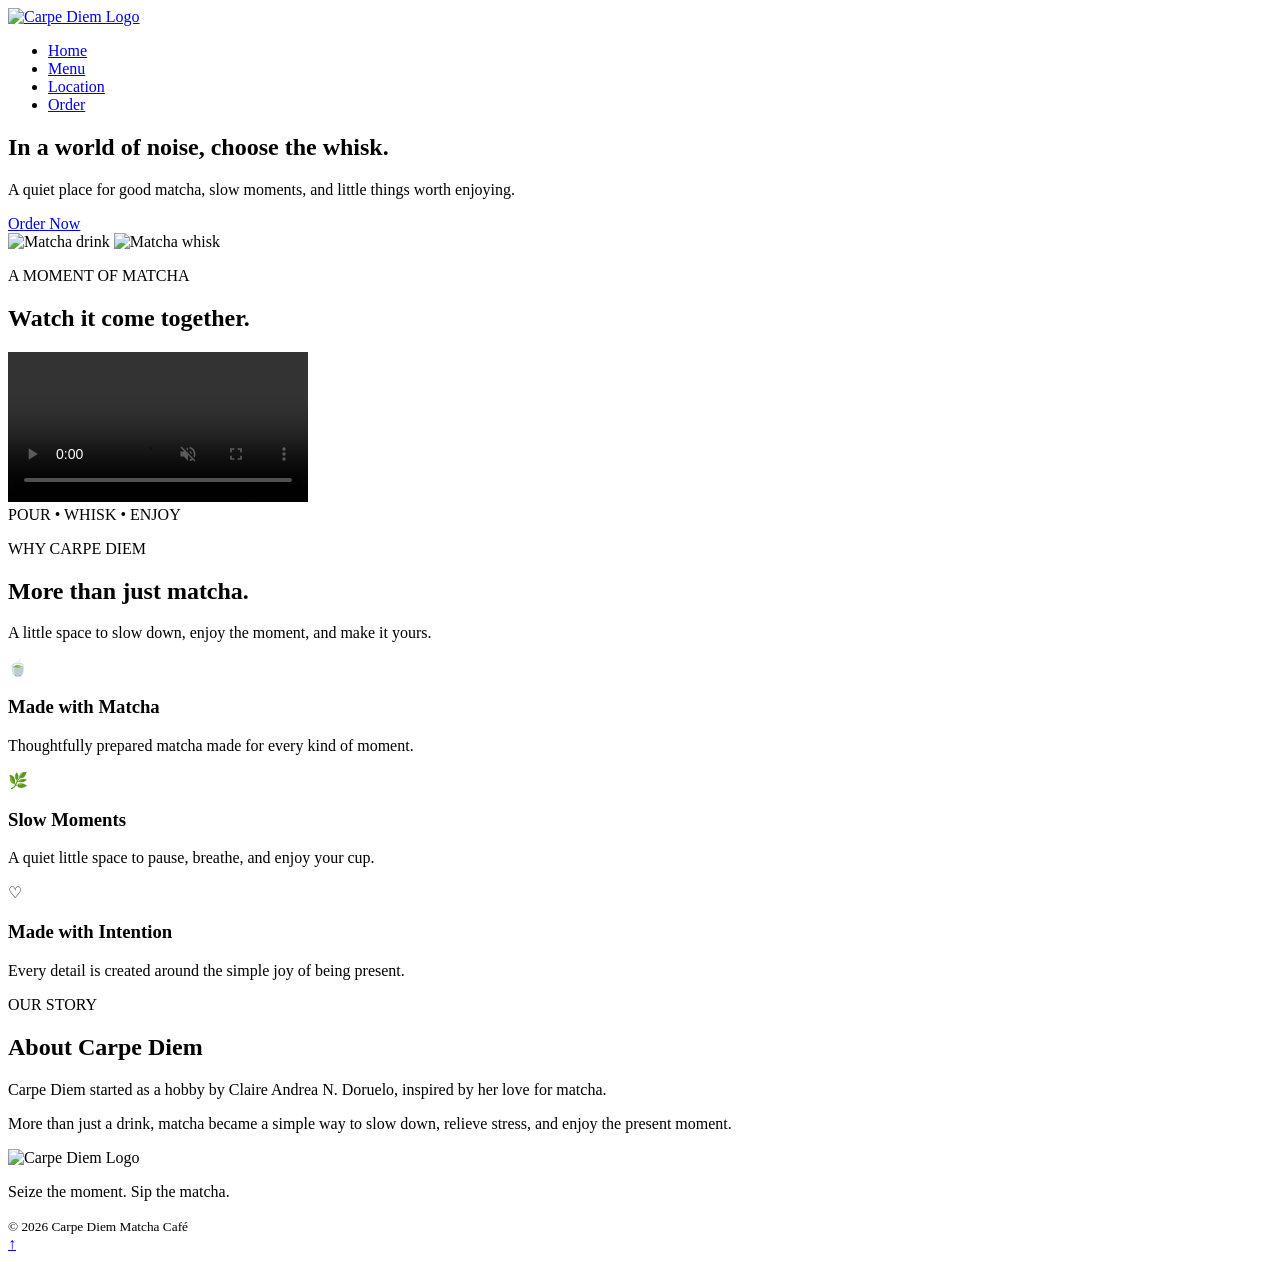
==== index.html @ 2f5c483b "Add files via upload" ====
<!DOCTYPE html>
<html lang="en">

<head>

    <meta charset="UTF-8">

    <meta
        name="viewport"
        content="width=device-width, initial-scale=1.0"
    >

    <title>Carpe Diem</title>

    <link
        rel="stylesheet"
        href="style.css"
    >

</head>


<body>


<nav>

    <a href="index.html">

        <img
            src="PHOTOS\LOGO.PNG"
            class="log"
            alt="Carpe Diem Logo"
        >

    </a>


    <ul>

        <li>
            <a href="index.html">
                Home
            </a>
        </li>

        <li>
            <a href="menu.html">
                Menu
            </a>
        </li>

        <li>
            <a href="location.html">
                Location
            </a>
        </li>

        <li>
            <a href="order.html">
                Order
            </a>
        </li>


    </ul>

</nav>



<section
    class="hero"
    id="home"
>

    <div class="hero-content">


        <div class="hero-text">


            <h1>
                In a world of noise,
                <span>
                    choose the whisk.
                </span>
            </h1>

            <p class="hero-description">
                A quiet place for good matcha,
                slow moments, and little things
                worth enjoying.
            </p>

            <a
                href="order.html"
                class="main-button"
            >
                Order Now
            </a>

        </div>


        <div class="hero-images">

            <img
                src="PHOTOS\DRINK.PNG"
                class="whisk-img"
                alt="Matcha drink"
            >

            <img
                src="PHOTOS\WHISK.PNG"
                class="drink-img"
                alt="Matcha whisk"
            >

        </div>


    </div>

</section>



<section class="video-section">

    <div class="video-heading">

        <p class="eyebrow">
            A MOMENT OF MATCHA
        </p>

        <h2>
            Watch it come together.
        </h2>

    </div>


    <div class="matcha-video-wrapper">

        <video
            class="matcha-video"
            autoplay
            muted
            loop
            playsinline
            controls
        >

            <source
                src="PHOTOS\MATCHA POUR.mp4"
                type="video/mp4"
            >

            Your browser does not support
            the video tag.

        </video>


        <div class="video-overlay">

            <span>
                POUR • WHISK • ENJOY
            </span>

        </div>

    </div>

</section>



<section class="why-section">

    <div class="section-heading">

        <p class="eyebrow">
            WHY CARPE DIEM
        </p>

        <h2>
            More than just matcha.
        </h2>

        <p>
            A little space to slow down,
            enjoy the moment, and make it yours.
        </p>

    </div>


    <div class="why-grid">


        <article class="why-card">

            <div class="why-icon">
                🍵
            </div>

            <h3>
                Made with Matcha
            </h3>

            <p>
                Thoughtfully prepared matcha
                made for every kind of moment.
            </p>

        </article>


        <article class="why-card">

            <div class="why-icon">
                🌿
            </div>

            <h3>
                Slow Moments
            </h3>

            <p>
                A quiet little space to pause,
                breathe, and enjoy your cup.
            </p>

        </article>


        <article class="why-card">

            <div class="why-icon">
                ♡
            </div>

            <h3>
                Made with Intention
            </h3>

            <p>
                Every detail is created around
                the simple joy of being present.
            </p>

        </article>


    </div>

</section>



<section
    class="about-section"
    id="about-section"
>

    <div class="about-box">

        <p class="eyebrow">
            OUR STORY
        </p>

        <h2>
            About Carpe Diem
        </h2>

        <p>
            Carpe Diem started as a hobby by
            Claire Andrea N. Doruelo, inspired
            by her love for matcha.
        </p>

        <p>
            More than just a drink, matcha became
            a simple way to slow down, relieve
            stress, and enjoy the present moment.
        </p>

    </div>

</section>



<footer>

    <img
        src="PHOTOS\LOGO.PNG"
        alt="Carpe Diem Logo"
    >

    <p>
        Seize the moment. Sip the matcha.
    </p>

    <small>
        © 2026 Carpe Diem Matcha Café
    </small>

</footer>



<a
    href="#home"
    class="back-to-top"
>
    ↑
</a>


</body>

</html>
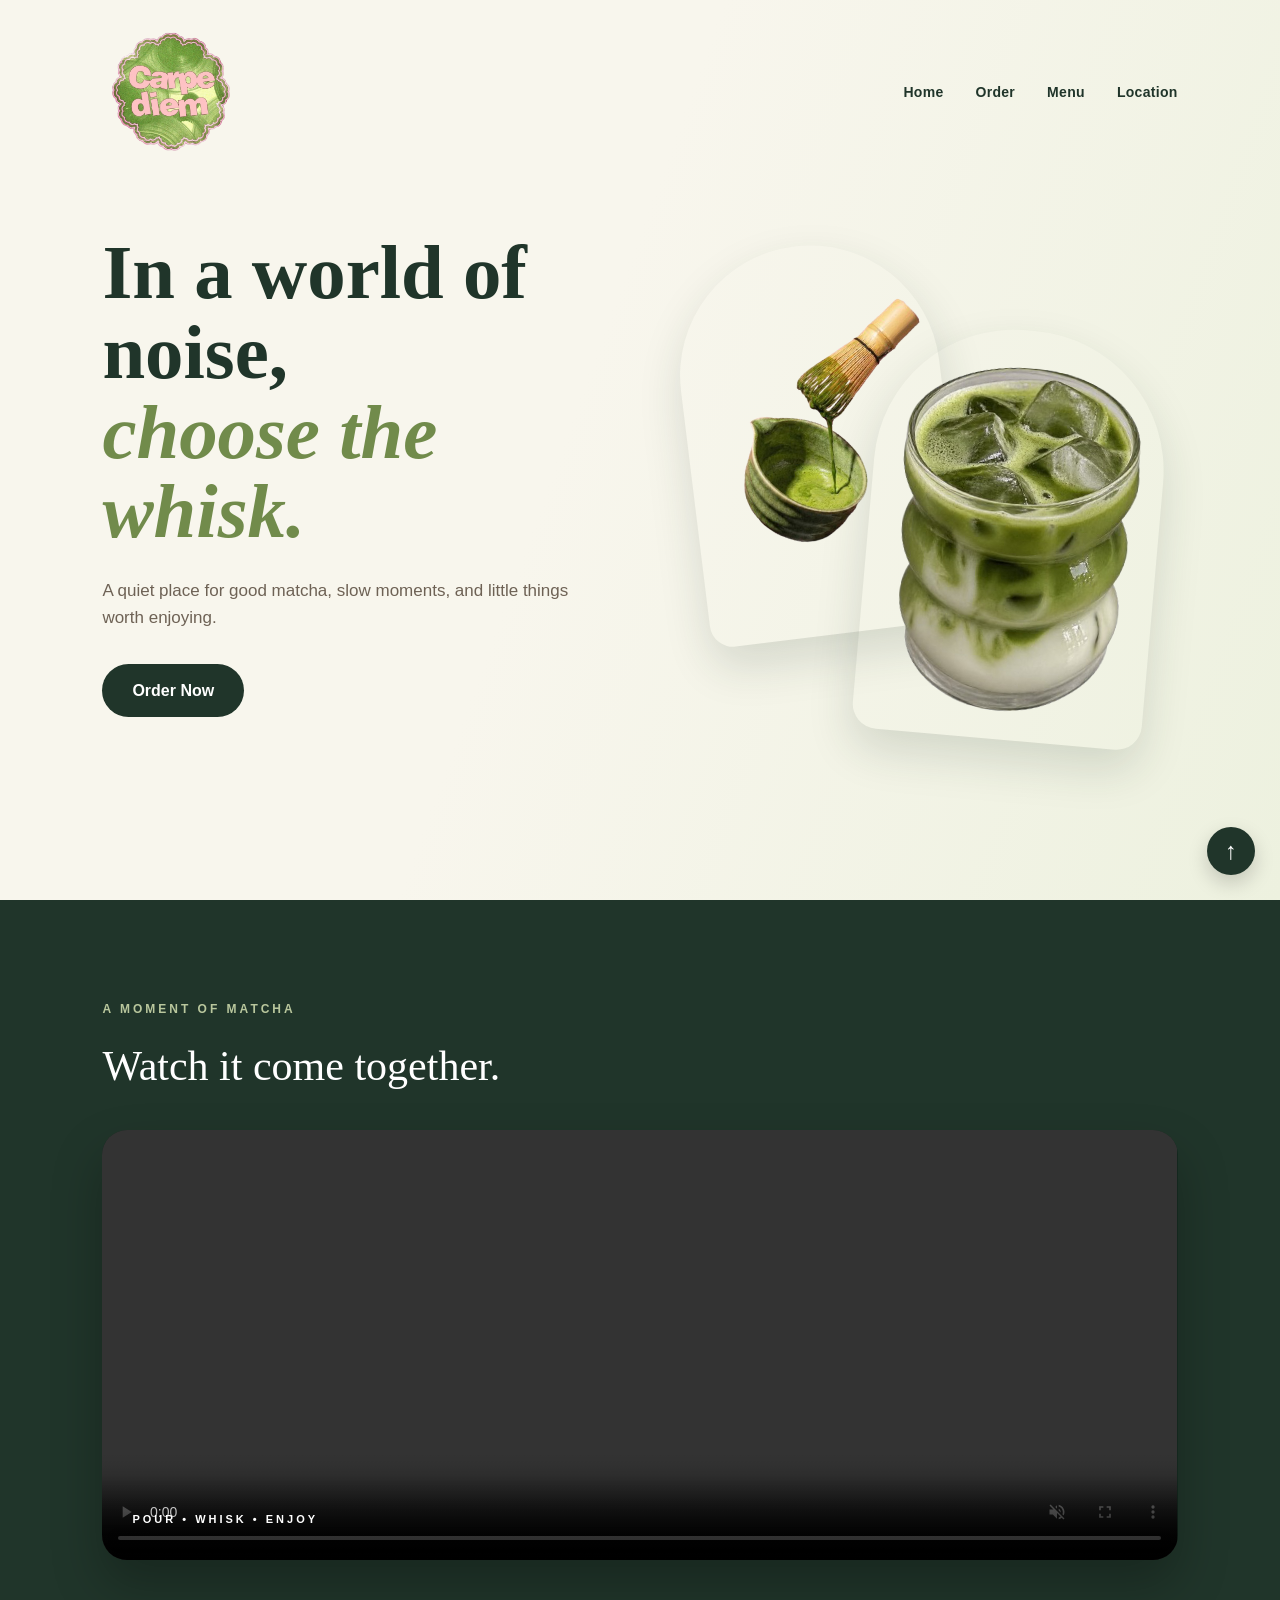
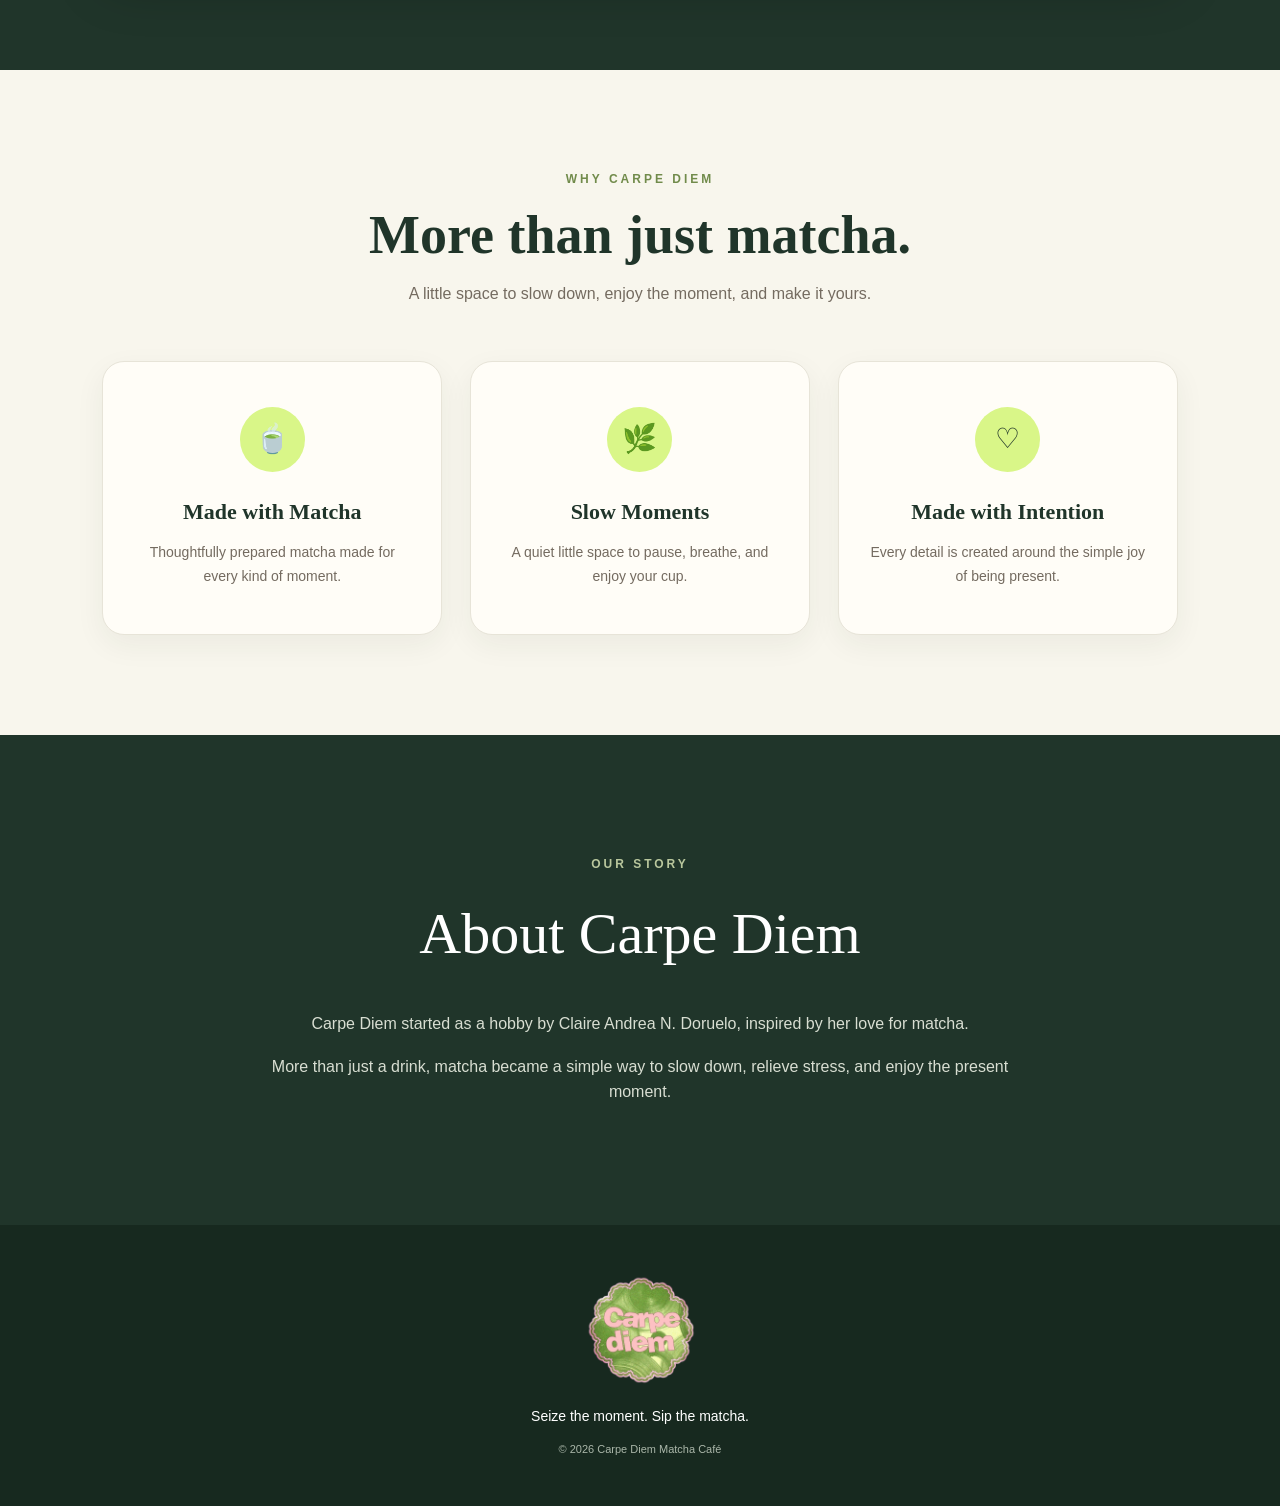
==== commit e8ef3b5a: "Update index.html" ====
--- a/index.html
+++ b/index.html
@@ -43,7 +43,12 @@
                 Home
             </a>
         </li>
-
+        <li>
+            <a href="order.html">
+                Order
+            </a>
+        </li>
+        
         <li>
             <a href="menu.html">
                 Menu
@@ -56,11 +61,6 @@
             </a>
         </li>
 
-        <li>
-            <a href="order.html">
-                Order
-            </a>
-        </li>
 
 
     </ul>
@@ -322,4 +322,4 @@
 
 </body>
 
-</html>+</html>
--- a/style.css
+++ b/style.css
@@ -0,0 +1,1606 @@
+* {
+    margin: 0;
+    padding: 0;
+    box-sizing: border-box;
+}
+
+html {
+    scroll-behavior: smooth;
+}
+
+body {
+    font-family: "DM Sans", sans-serif;
+
+    background:
+        radial-gradient(
+            circle at top right,
+            #edf2df 0%,
+            transparent 35%
+        ),
+        #f8f6ed;
+
+    color: #20352a;
+
+    line-height: 1.6;
+}
+
+
+/*
+   Deep Green: #20352A
+   Matcha:     #718B4B
+   Sage:       #A8B795
+   Cream:      #F8F6ED
+   White:      #FFFDF7
+   Brown:      #6E6255
+*/
+
+
+
+nav {
+    position: absolute;
+    top: 0;
+    left: 0;
+    width: 100%;
+    padding: 24px 8%;
+    display: flex;
+    align-items: center;
+    justify-content: space-between;
+    z-index: 50;
+}
+
+nav .log {
+    width: 135px;
+    height: auto;
+    display: block;
+    transition: 0.3s;
+}
+
+nav .log:hover {
+    transform: scale(1.04);
+}
+
+nav ul {
+    display: flex;
+    align-items: center;
+    gap: 32px;
+    list-style: none;
+}
+
+nav ul li a {
+    text-decoration: none;
+    color: #20352a;
+    font-size: 14px;
+    font-weight: 600;
+    letter-spacing: 0.3px;
+    transition: 0.3s;
+}
+
+nav ul li a:hover {
+    color: #718b4b;
+}
+
+
+.hero {
+    min-height: 100vh;
+    padding: 120px 8% 70px;
+    display: flex;
+    align-items: center;
+    overflow: hidden;
+
+    background:
+        linear-gradient(
+            110deg,
+            #f8f6ed 45%,
+            #edf1df 100%
+        );
+}
+
+.hero-content {
+    width: 100%;
+    max-width: 1250px;
+    margin: auto;
+
+    display: flex;
+    align-items: center;
+    justify-content: space-between;
+
+    gap: 70px;
+}
+
+.hero-text {
+    width: 50%;
+    z-index: 2;
+}
+
+.eyebrow {
+    font-size: 12px;
+    font-weight: 700;
+    letter-spacing: 3px;
+    color: #718b4b;
+    margin-bottom: 14px;
+}
+
+.hero-text h1 {
+    font-family: "Playfair Display", serif;
+    font-size: clamp(45px, 6vw, 78px);
+    line-height: 1.04;
+    font-weight: 600;
+    color: #20352a;
+    margin-bottom: 25px;
+}
+
+.hero-text h1 span {
+    display: block;
+    color: #718b4b;
+    font-style: italic;
+}
+
+.hero-description {
+    max-width: 480px;
+    color: #6e6255;
+    font-size: 17px;
+    margin-bottom: 32px;
+}
+
+.main-button {
+    display: inline-block;
+    padding: 14px 30px;
+    border-radius: 100px;
+    background: #20352a;
+    color: white;
+    text-decoration: none;
+    font-weight: 600;
+    transition: 0.3s;
+}
+
+.main-button:hover {
+    background: #718b4b;
+    transform: translateY(-2px);
+}
+
+.hero-images {
+    width: 48%;
+    height: 530px;
+    position: relative;
+}
+
+.hero-images img {
+    position: absolute;
+    object-fit: cover;
+
+    border-radius:
+        140px
+        140px
+        25px
+        25px;
+
+    box-shadow:
+        0 20px 45px
+        rgba(32, 53, 42, 0.15);
+}
+
+.whisk-img {
+    width: 260px;
+    height: 390px;
+    right: 230px;
+    top: 35px;
+    transform: rotate(-7deg);
+}
+
+.drink-img {
+    width: 290px;
+    height: 410px;
+    right: 20px;
+    bottom: 0;
+    transform: rotate(5deg);
+}
+
+
+
+.video-section {
+    padding: 100px 8% 110px;
+    background: #20352a;
+    color: white;
+}
+
+.video-heading {
+    max-width: 1150px;
+    margin: 0 auto 30px;
+}
+
+.video-heading .eyebrow {
+    color: #b9c79d;
+}
+
+.video-heading h2 {
+    font-family: "Playfair Display", serif;
+    font-size: 42px;
+    font-weight: 500;
+}
+
+.matcha-video-wrapper {
+    max-width: 1150px;
+    height: 430px;
+    margin: auto;
+
+    position: relative;
+    overflow: hidden;
+
+    border-radius: 25px;
+    background: #14271e;
+
+    box-shadow:
+        0 25px 50px
+        rgba(0, 0, 0, 0.25);
+}
+
+.matcha-video {
+    width: 100%;
+    height: 100%;
+    display: block;
+    object-fit: cover;
+}
+
+.video-overlay {
+    position: absolute;
+    bottom: 0;
+    left: 0;
+
+    width: 100%;
+    padding: 30px;
+
+    pointer-events: none;
+
+    background:
+        linear-gradient(
+            transparent,
+            rgba(0, 0, 0, 0.55)
+        );
+}
+
+.video-overlay span {
+    font-size: 11px;
+    letter-spacing: 3px;
+    font-weight: 700;
+    color: white;
+}
+
+
+.section-heading {
+    max-width: 700px;
+    margin: 0 auto 55px;
+    text-align: center;
+}
+
+.section-heading h2 {
+    font-family: "Playfair Display", serif;
+    font-size: clamp(36px, 5vw, 54px);
+    line-height: 1.15;
+    color: #20352a;
+    margin-bottom: 15px;
+}
+
+.section-heading > p:last-child {
+    color: #746b60;
+    font-size: 16px;
+}
+
+
+.why-section {
+    padding: 100px 8%;
+    background: #f8f6ed;
+}
+
+.why-section .section-heading {
+    max-width: 700px;
+    margin: 0 auto 55px;
+    text-align: center;
+}
+
+.why-section .section-heading h2 {
+    color: #20352a;
+    margin-bottom: 15px;
+}
+
+.why-section .section-heading > p:last-child {
+    color: #746b60;
+    font-size: 16px;
+}
+
+.why-grid {
+    max-width: 1150px;
+    margin: auto;
+
+    display: grid;
+    grid-template-columns:
+        repeat(3, 1fr);
+
+    gap: 28px;
+}
+
+.why-card {
+    background: #fffdf7;
+
+    padding: 45px 30px;
+
+    text-align: center;
+
+    border:
+        1px solid #e7e4d8;
+
+    border-radius: 22px;
+
+    box-shadow:
+        0 10px 30px
+        rgba(32, 53, 42, 0.06);
+
+    transition:
+        transform 0.3s ease,
+        box-shadow 0.3s ease;
+}
+
+.why-card:hover {
+    transform: translateY(-8px);
+
+    box-shadow:
+        0 20px 40px
+        rgba(32, 53, 42, 0.12);
+}
+
+.why-icon {
+    width: 65px;
+    height: 65px;
+
+    margin: 0 auto 22px;
+
+    display: flex;
+    align-items: center;
+    justify-content: center;
+
+    background: #d9f688;
+
+    border-radius: 50%;
+
+    font-size: 28px;
+}
+
+.why-card h3 {
+    margin-bottom: 12px;
+
+    font-family: "Playfair Display", serif;
+
+    font-size: 22px;
+    font-weight: 600;
+
+    color: #20352a;
+}
+
+.why-card p {
+    margin: 0;
+
+    color: #746b60;
+
+    font-size: 14px;
+    line-height: 1.7;
+}
+
+
+.menu-section {
+    padding: 110px 8%;
+    background: #f8f6ed;
+}
+
+.menu-grid {
+    max-width: 1150px;
+    margin: auto;
+
+    display: grid;
+    grid-template-columns:
+        repeat(3, 1fr);
+
+    gap: 28px;
+}
+
+.menu-card {
+    background: #fffdf7;
+
+    border-radius: 22px;
+    overflow: hidden;
+
+    border:
+        1px solid #e7e4d8;
+
+    transition:
+        transform 0.3s ease,
+        box-shadow 0.3s ease;
+}
+
+.menu-card:hover {
+    transform: translateY(-8px);
+
+    box-shadow:
+        0 20px 40px
+        rgba(32, 53, 42, 0.12);
+}
+
+.menu-image {
+    height: 270px;
+    position: relative;
+    overflow: hidden;
+}
+
+.menu-image img {
+    width: 100%;
+    height: 100%;
+
+    object-fit: cover;
+    display: block;
+
+    transition:
+        transform 0.5s ease;
+}
+
+.menu-card:hover .menu-image img {
+    transform: scale(1.06);
+}
+
+.menu-number {
+    position: absolute;
+
+    top: 15px;
+    left: 15px;
+
+    width: 38px;
+    height: 38px;
+
+    display: flex;
+    align-items: center;
+    justify-content: center;
+
+    border-radius: 50%;
+
+    background:
+        rgba(
+            255,
+            253,
+            247,
+            0.92
+        );
+
+    color: #20352a;
+
+    font-size: 11px;
+    font-weight: 700;
+}
+
+.featured-label {
+    position: absolute;
+
+    top: 15px;
+    right: 15px;
+
+    padding: 7px 12px;
+
+    border-radius: 50px;
+
+    background: #718b4b;
+
+    color: white;
+
+    font-size: 10px;
+
+    letter-spacing: 1.5px;
+
+    font-weight: 700;
+}
+
+.menu-details {
+    padding: 22px 23px 25px;
+}
+
+.menu-name {
+    display: flex;
+    align-items: center;
+    justify-content: space-between;
+
+    gap: 15px;
+}
+
+.menu-name h3 {
+    font-family: "Playfair Display", serif;
+
+    font-size: 23px;
+    font-weight: 600;
+
+    color: #20352a;
+}
+
+.menu-name span {
+    color: #718b4b;
+
+    font-size: 16px;
+    font-weight: 700;
+}
+
+.menu-details p {
+    margin-top: 5px;
+
+    color: #82786c;
+
+    font-size: 14px;
+}
+
+.featured-card {
+    border:
+        2px solid #a8b795;
+
+    background: #f1f4e8;
+}
+
+
+
+.location-section {
+    padding: 110px 8%;
+    background: #e9eee0;
+}
+
+.location-container {
+    max-width: 1150px;
+    margin: auto;
+
+    display: grid;
+    grid-template-columns:
+        1fr 0.75fr;
+
+    gap: 70px;
+
+    align-items: center;
+}
+
+.location-text h2 {
+    font-family: "Playfair Display", serif;
+
+    font-size:
+        clamp(
+            40px,
+            5vw,
+            58px
+        );
+
+    line-height: 1.1;
+
+    color: #20352a;
+
+    margin-bottom: 20px;
+}
+
+.location-intro {
+    color: #6e6255;
+
+    max-width: 500px;
+
+    font-size: 16px;
+
+    margin-bottom: 40px;
+}
+
+.location-info {
+    display: grid;
+
+    grid-template-columns:
+        repeat(2, 1fr);
+
+    gap: 30px;
+}
+
+.location-info h3 {
+    font-size: 15px;
+
+    color: #20352a;
+
+    margin-bottom: 5px;
+}
+
+.location-info p {
+    color: #6e6255;
+
+    font-size: 14px;
+}
+
+.cafe-photo {
+    height: 620px;
+
+    overflow: hidden;
+
+    border-radius:
+        180px
+        180px
+        25px
+        25px;
+
+    box-shadow:
+        0 25px 50px
+        rgba(32, 53, 42, 0.18);
+}
+
+.cafe-photo img {
+    width: 100%;
+    height: 100%;
+
+    object-fit: cover;
+}
+
+
+.order-section {
+    padding: 110px 8%;
+    background: #f8f6ed;
+}
+
+#orderForm {
+    max-width: 520px;
+
+    margin: auto;
+
+    padding: 40px;
+
+    background: #fffdf7;
+
+    border:
+        1px solid #e5e1d4;
+
+    border-radius: 25px;
+
+    box-shadow:
+        0 20px 50px
+        rgba(32, 53, 42, 0.08);
+
+    display: flex;
+    flex-direction: column;
+}
+
+#orderForm label {
+    margin-bottom: 7px;
+    margin-top: 18px;
+
+    color: #20352a;
+
+    font-size: 14px;
+    font-weight: 700;
+}
+
+#orderForm label:first-child {
+    margin-top: 0;
+}
+
+#orderForm input,
+#orderForm select {
+    width: 100%;
+
+    padding: 14px 15px;
+
+    border:
+        1px solid #d8d5c9;
+
+    border-radius: 10px;
+
+    background: #faf9f3;
+
+    color: #20352a;
+
+    font-family:
+        "DM Sans",
+        sans-serif;
+
+    font-size: 14px;
+
+    outline: none;
+}
+
+#orderForm input:focus,
+#orderForm select:focus {
+    border-color: #718b4b;
+
+    box-shadow:
+        0 0 0 3px
+        rgba(
+            113,
+            139,
+            75,
+            0.12
+        );
+}
+
+
+.drink-order-heading {
+    margin-top: 18px;
+    margin-bottom: 8px;
+
+    display: flex;
+
+    align-items: flex-end;
+
+    justify-content:
+        space-between;
+
+    gap: 10px;
+}
+
+.drink-order-heading label {
+    margin: 0 !important;
+}
+
+.drink-order-heading span {
+    color: #8a8277;
+
+    font-size: 11px;
+
+    font-weight: 500;
+}
+
+#drinkList {
+    display: flex;
+
+    flex-direction: column;
+
+    gap: 12px;
+}
+
+.drink-row {
+    display: grid;
+
+    grid-template-columns:
+        1fr auto auto;
+
+    align-items: center;
+
+    gap: 8px;
+
+    padding: 10px;
+
+    background: #f1f4e8;
+
+    border:
+        1px solid #dfe5d3;
+
+    border-radius: 14px;
+}
+
+.drink-row .drink-select {
+    min-width: 0;
+
+    background: #fffdf7;
+}
+
+
+.quantity-control {
+    height: 46px;
+
+    display: flex;
+
+    align-items: center;
+
+    border:
+        1px solid #d8d5c9;
+
+    border-radius: 10px;
+
+    background: #fffdf7;
+
+    overflow: hidden;
+}
+
+.quantity-btn {
+    width: 32px;
+    height: 100%;
+
+    border: none;
+
+    background: transparent;
+
+    color: #20352a;
+
+    font-size: 18px;
+    font-weight: 700;
+
+    cursor: pointer;
+
+    transition: 0.2s;
+}
+
+.quantity-btn:hover {
+    background: #d9f688;
+
+    color: #20352a;
+}
+
+.quantity-input {
+    width: 38px !important;
+    height: 100%;
+
+    padding: 0 !important;
+
+    border: none !important;
+
+    border-radius: 0 !important;
+
+    background: transparent !important;
+
+    text-align: center;
+
+    font-size: 14px !important;
+
+    font-weight: 700;
+
+    color: #20352a;
+
+    box-shadow: none !important;
+}
+
+.quantity-input::-webkit-inner-spin-button,
+.quantity-input::-webkit-outer-spin-button {
+    -webkit-appearance: none;
+
+    margin: 0;
+}
+
+.quantity-input {
+    appearance: textfield;
+}
+
+
+.remove-drink {
+    width: 34px;
+    height: 34px;
+
+    border: none;
+
+    border-radius: 50%;
+
+    background: #e8ddd5;
+
+    color: #6e6255;
+
+    font-size: 20px;
+
+    line-height: 1;
+
+    cursor: pointer;
+
+    transition: 0.2s;
+}
+
+.remove-drink:hover {
+    background: #d9c9bd;
+
+    color: #20352a;
+}
+
+
+.add-drink-btn {
+    width: 100%;
+
+    margin-top: 12px;
+
+    padding: 12px 18px;
+
+    border:
+        1px dashed #a8b795;
+
+    border-radius: 12px;
+
+    background: transparent;
+
+    color: #718b4b;
+
+    font-family:
+        "DM Sans",
+        sans-serif;
+
+    font-size: 13px;
+
+    font-weight: 700;
+
+    cursor: pointer;
+
+    transition: 0.3s;
+}
+
+.add-drink-btn:hover {
+    background: #edf2df;
+
+    border-color: #718b4b;
+}
+
+
+
+.order-total-preview {
+    margin-top: 25px;
+
+    padding: 18px 20px;
+
+    display: flex;
+
+    align-items: center;
+
+    justify-content:
+        space-between;
+
+    background: #20352a;
+
+    border-radius: 15px;
+
+    color: white;
+}
+
+.order-total-preview span {
+    font-size: 13px;
+
+    color: #d8ded2;
+}
+
+.order-total-preview strong {
+    font-family:
+        "Playfair Display",
+        serif;
+
+    font-size: 23px;
+
+    color: #d9f688;
+}
+
+
+
+.submit-button {
+    margin-top: 28px;
+
+    padding: 15px;
+
+    border: none;
+
+    border-radius: 100px;
+
+    background: #20352a;
+
+    color: white;
+
+    font-family:
+        "DM Sans",
+        sans-serif;
+
+    font-size: 15px;
+
+    font-weight: 700;
+
+    cursor: pointer;
+
+    transition: 0.3s;
+}
+
+.submit-button:hover {
+    background: #718b4b;
+
+    transform:
+        translateY(-2px);
+}
+
+
+
+.receipt {
+    display: none;
+
+    width: 430px;
+    max-width: 92%;
+
+    margin:
+        40px
+        auto
+        0;
+
+    padding:
+        38px
+        32px;
+
+    background: #fffdf7;
+
+    color: #20352a;
+
+    text-align: center;
+
+    border:
+        1px solid #d7d4c7;
+
+    box-shadow:
+        0 25px 55px
+        rgba(32, 53, 42, 0.14);
+
+    font-family:
+        "DM Sans",
+        sans-serif;
+}
+
+.receipt-logo {
+    font-family:
+        "Playfair Display",
+        serif;
+
+    font-size: 28px;
+
+    font-weight: 700;
+
+    letter-spacing: 3px;
+}
+
+.receipt-subtitle {
+    margin-top: 2px;
+
+    color: #718b4b;
+
+    font-size: 10px;
+
+    letter-spacing: 3px;
+
+    font-weight: 700;
+}
+
+.receipt h3 {
+    margin:
+        20px
+        0;
+
+    font-size: 15px;
+
+    letter-spacing: 3px;
+}
+
+.receipt-line {
+    border-top:
+        1px dashed #aaa;
+
+    margin:
+        20px
+        0;
+}
+
+.receipt-info {
+    text-align: left;
+}
+
+.receipt-info p {
+    display: flex;
+
+    align-items:
+        flex-start;
+
+    justify-content:
+        space-between;
+
+    gap: 20px;
+
+    margin:
+        12px
+        0;
+
+    font-size: 13px;
+}
+
+.receipt-info span {
+    color: #81786e;
+}
+
+.receipt-info strong {
+    text-align: right;
+
+    color: #20352a;
+
+    max-width: 60%;
+}
+
+
+.receipt-order-list {
+    text-align: left;
+}
+
+.receipt-item {
+    display: grid;
+
+    grid-template-columns:
+        1fr auto;
+
+    gap: 15px;
+
+    margin:
+        13px
+        0;
+
+    font-size: 13px;
+}
+
+.receipt-item-name {
+    color: #20352a;
+
+    font-weight: 600;
+}
+
+.receipt-item-details {
+    margin-top: 3px;
+
+    color: #81786e;
+
+    font-size: 11px;
+}
+
+.receipt-item-price {
+    text-align: right;
+
+    color: #20352a;
+
+    font-weight: 700;
+
+    white-space: nowrap;
+}
+
+
+.receipt-total {
+    display: flex;
+
+    justify-content:
+        space-between;
+
+    align-items: center;
+
+    font-size: 20px;
+
+    font-weight: 700;
+
+    margin:
+        20px
+        0;
+}
+
+.receipt-total strong {
+    color: #718b4b;
+}
+
+.thank-you {
+    font-family:
+        "Playfair Display",
+        serif;
+
+    font-size: 17px;
+
+    font-weight: 600;
+
+    margin-top: 20px;
+}
+
+.receipt-message {
+    color: #81786e;
+
+    font-size: 12px;
+
+    margin-top: 7px;
+}
+
+.new-order-btn {
+    margin-top: 25px;
+
+    padding:
+        12px
+        20px;
+
+    border: none;
+
+    border-radius: 100px;
+
+    background: #20352a;
+
+    color: white;
+
+    font-family:
+        "DM Sans",
+        sans-serif;
+
+    font-weight: 600;
+
+    cursor: pointer;
+
+    transition: 0.3s;
+}
+
+.new-order-btn:hover {
+    background: #718b4b;
+}
+
+
+.about-section {
+    padding:
+        120px
+        8%;
+
+    background: #20352a;
+
+    color: white;
+}
+
+.about-box {
+    max-width: 750px;
+
+    margin: auto;
+
+    text-align: center;
+}
+
+.about-box .eyebrow {
+    color: #b9c79d;
+}
+
+.about-box h2 {
+    font-family:
+        "Playfair Display",
+        serif;
+
+    font-size:
+        clamp(
+            40px,
+            5vw,
+            58px
+        );
+
+    font-weight: 500;
+
+    margin-bottom: 30px;
+}
+
+.about-box p:not(.eyebrow) {
+    color: #d8ded2;
+
+    font-size: 16px;
+
+    margin-bottom: 17px;
+}
+
+.about-box p:last-child {
+    margin-bottom: 0;
+}
+
+
+footer {
+    padding:
+        45px
+        20px;
+
+    text-align: center;
+
+    background: #17291f;
+
+    color: white;
+}
+
+footer img {
+    width: 120px;
+
+    height: auto;
+
+    display: block;
+
+    margin:
+        0
+        auto
+        15px;
+}
+
+footer p {
+    font-size: 14px;
+
+    margin-bottom: 8px;
+}
+
+footer small {
+    color: #aab6a9;
+
+    font-size: 11px;
+}
+
+
+.back-to-top {
+    position: fixed;
+
+    right: 25px;
+    bottom: 25px;
+
+    width: 48px;
+    height: 48px;
+
+    display: flex;
+
+    align-items: center;
+    justify-content: center;
+
+    border-radius: 50%;
+
+    background: #20352a;
+
+    color: white;
+
+    text-decoration: none;
+
+    font-size: 24px;
+
+    font-weight: 600;
+
+    box-shadow:
+        0 8px 20px
+        rgba(0, 0, 0, 0.18);
+
+    z-index: 100;
+
+    transition: 0.3s;
+}
+
+.back-to-top:hover {
+    background: #718b4b;
+
+    transform:
+        translateY(-4px);
+}
+
+
+@media (max-width: 950px) {
+
+    nav {
+        padding:
+            20px
+            5%;
+    }
+
+    nav ul {
+        gap: 18px;
+    }
+
+    .hero {
+        padding-left: 6%;
+        padding-right: 6%;
+    }
+
+    .hero-content {
+        gap: 30px;
+    }
+
+    .hero-images {
+        transform:
+            scale(0.9);
+    }
+
+    .why-grid {
+        grid-template-columns:
+            repeat(2, 1fr);
+    }
+
+    .menu-grid {
+        grid-template-columns:
+            repeat(2, 1fr);
+    }
+
+    .location-container {
+        gap: 40px;
+    }
+
+}
+
+.menu-page,
+.location-page,
+.order-page {
+    padding-top: 170px;
+}
+
+.menu-order-button,
+.location-order-button {
+    margin-top: 40px;
+}
+
+@media (max-width: 700px) {
+
+    .menu-page,
+    .location-page,
+    .order-page {
+        padding-top: 170px;
+    }
+
+}
+
+@media (max-width: 700px) {
+
+    nav {
+        position: absolute;
+
+        padding:
+            18px
+            5%;
+
+        flex-direction: column;
+
+        gap: 14px;
+    }
+
+    nav .log {
+        width: 110px;
+    }
+
+    nav ul {
+        gap: 13px;
+
+        flex-wrap: wrap;
+
+        justify-content: center;
+    }
+
+    nav ul li a {
+        font-size: 11px;
+    }
+
+
+    .hero {
+        padding:
+            150px
+            6%
+            70px;
+    }
+
+    .hero-content {
+        flex-direction: column;
+
+        text-align: center;
+    }
+
+    .hero-text {
+        width: 100%;
+    }
+
+    .hero-description {
+        margin-left: auto;
+
+        margin-right: auto;
+    }
+
+    .hero-images {
+        width: 100%;
+
+        height: 390px;
+
+        transform: none;
+    }
+
+    .whisk-img {
+        width: 175px;
+
+        height: 260px;
+
+        right: 47%;
+
+        top: 25px;
+    }
+
+    .drink-img {
+        width: 195px;
+
+        height: 280px;
+
+        right: 5%;
+
+        bottom: 0;
+    }
+
+
+    .video-section,
+    .why-section,
+    .menu-section,
+    .location-section,
+    .order-section,
+    .about-section {
+        padding-left: 6%;
+
+        padding-right: 6%;
+    }
+
+
+    .video-section {
+        padding-top: 75px;
+
+        padding-bottom: 75px;
+    }
+
+    .video-heading h2 {
+        font-size: 35px;
+    }
+
+    .matcha-video-wrapper {
+        height: 260px;
+
+        border-radius: 18px;
+    }
+
+
+    .why-section {
+        padding-top: 75px;
+
+        padding-bottom: 75px;
+    }
+
+    .why-grid {
+        grid-template-columns: 1fr;
+
+        gap: 22px;
+    }
+
+    .why-card {
+        padding:
+            35px
+            25px;
+    }
+
+
+    .menu-grid {
+        grid-template-columns: 1fr;
+
+        gap: 22px;
+    }
+
+    .menu-image {
+        height: 280px;
+    }
+
+
+    .location-container {
+        grid-template-columns: 1fr;
+    }
+
+    .location-info {
+        grid-template-columns:
+            1fr
+            1fr;
+
+        gap: 25px;
+    }
+
+    .cafe-photo {
+        height: 520px;
+
+        border-radius:
+            130px
+            130px
+            20px
+            20px;
+    }
+
+
+    #orderForm {
+        padding:
+            28px
+            23px;
+    }
+
+
+    .drink-row {
+        grid-template-columns:
+            1fr
+            auto;
+    }
+
+    .drink-row .drink-select {
+        grid-column:
+            1 / -1;
+    }
+
+    .quantity-control {
+        width: 120px;
+    }
+
+    .remove-drink {
+        justify-self: end;
+    }
+
+    .drink-order-heading {
+        align-items: center;
+    }
+
+}
